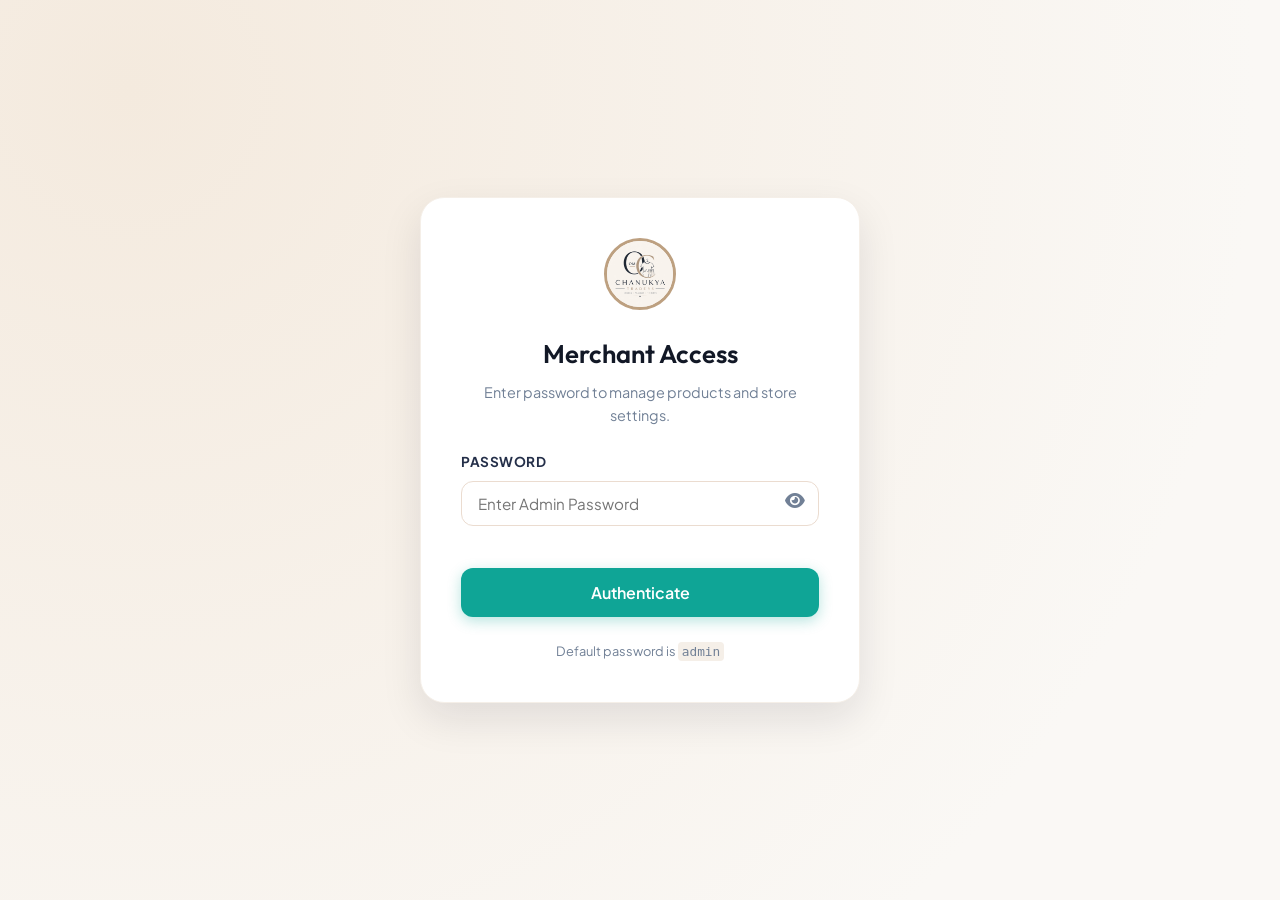
==== admin.html @ 2ac52960 "Add files via upload" ====
<!DOCTYPE html>
<html lang="en">
<head>
    <meta charset="UTF-8">
    <meta name="viewport" content="width=device-width, initial-scale=1.0">
    <meta name="robots" content="noindex, nofollow">
    <title>Merchant Admin Portal | OM CHANUKYA TRADERS</title>
    <!-- Stylesheet -->
    <link rel="stylesheet" href="css/styles.css">
    <!-- FontAwesome for icons -->
    <link rel="stylesheet" href="https://cdnjs.cloudflare.com/ajax/libs/font-awesome/6.4.0/css/all.min.css">
</head>
<body>

    <!-- Admin Login Shield Overlay -->
    <div class="admin-login-overlay" id="loginOverlay">
        <div class="admin-login-card">
            <img src="assets/logo.jpg" alt="OM CHANUKYA TRADERS Logo" class="admin-login-logo">
            <div class="admin-login-header">
                <h2>Merchant Access</h2>
                <p>Enter password to manage products and store settings.</p>
            </div>
            <form class="login-form" id="loginForm" onsubmit="handleAdminLogin(event)">
                <div class="form-group">
                    <label for="adminPasswordInput">Password</label>
                    <input type="password" id="adminPasswordInput" class="input-field" placeholder="Enter Admin Password" required autocomplete="current-password">
                    <button type="button" class="password-toggle-btn" onclick="togglePasswordVisibility('adminPasswordInput', this)">
                        <i class="fa-solid fa-eye"></i>
                    </button>
                </div>
                <div class="login-error-msg" id="loginErrorMsg"></div>
                <button type="submit" class="btn-primary" style="width: 100%; margin-top: 10px;">Authenticate</button>
            </form>
            <p style="font-size: 0.8rem; color: var(--color-text-muted); text-align: center;">Default password is <code style="background: var(--color-border-light); padding: 2px 4px; border-radius: 4px;">admin</code></p>
        </div>
    </div>

    <!-- Main Admin Dashboard Container (Hidden until authenticated) -->
    <div class="admin-dashboard-container" id="adminDashboard" style="display: none;">
        <div class="container">
            <!-- Header Row -->
            <div class="admin-header-row">
                <div class="admin-header-title">
                    <div style="display: flex; align-items: center; gap: 16px;">
                        <img src="assets/logo.jpg" alt="Logo" style="height: 48px; width: 48px; border-radius: 50%;">
                        <div>
                            <h2 style="font-size: 1.8rem;">OM CHANUKYA TRADERS</h2>
                            <p>Product & Catalog Management Console</p>
                        </div>
                    </div>
                </div>
                <div class="admin-header-actions">
                    <a href="index.html" class="btn-secondary" style="display: flex; align-items: center; gap: 8px;">
                        <i class="fa-solid fa-arrow-left"></i> Customer View
                    </a>
                    <button onclick="openChangePasswordModal()" class="admin-btn" style="background-color: var(--color-accent); border-color: var(--color-accent); display: flex; align-items: center; gap: 8px;">
                        <i class="fa-solid fa-key"></i> Credentials
                    </button>
                    <button onclick="handleAdminLogout()" class="admin-btn" style="background-color: var(--color-error); border-color: var(--color-error);">
                        <i class="fa-solid fa-right-from-bracket"></i> Logout
                    </button>
                </div>
            </div>

            <!-- Stats Bar -->
            <div class="admin-stats-grid">
                <div class="stat-card">
                    <div class="stat-icon"><i class="fa-solid fa-box-open"></i></div>
                    <div class="stat-info">
                        <span class="stat-value" id="statTotalProducts">0</span>
                        <span class="stat-label">Total Products</span>
                    </div>
                </div>
                <div class="stat-card">
                    <div class="stat-icon accent"><i class="fa-solid fa-tags"></i></div>
                    <div class="stat-info">
                        <span class="stat-value" id="statCategories">6</span>
                        <span class="stat-label">Product Categories</span>
                    </div>
                </div>
                <div class="stat-card">
                    <div class="stat-icon" style="background-color: #faf0e6; color: var(--color-accent);"><i class="fa-solid fa-palette"></i></div>
                    <div class="stat-info">
                        <span class="stat-value" id="statColorsCount">0</span>
                        <span class="stat-label">Colors Configured</span>
                    </div>
                </div>
            </div>

            <!-- Main Workspace Tabs -->
            <div style="display: flex; gap: 20px; border-bottom: 2px solid var(--color-border-light); margin-bottom: 28px;">
                <button class="img-tab-btn active" id="tabBtnProducts" onclick="switchDashboardTab('products')" style="font-size: 1.05rem; padding: 10px 20px;">
                    <i class="fa-solid fa-box"></i> Products Inventory
                </button>
                <button class="img-tab-btn" id="tabBtnSettings" onclick="switchDashboardTab('settings')" style="font-size: 1.05rem; padding: 10px 20px;">
                    <i class="fa-solid fa-sliders"></i> Store Configuration
                </button>
            </div>

            <!-- PRODUCTS WORKSPACE -->
            <div id="workspaceProducts">
                <div style="display: flex; justify-content: space-between; align-items: center; margin-bottom: 20px; flex-wrap: wrap; gap: 12px;">
                    <h3 style="font-size: 1.3rem;">Inventory List</h3>
                    <button class="btn-primary" onclick="openAddProductModal()" style="display: flex; align-items: center; gap: 8px; padding: 10px 20px; font-size: 0.95rem;">
                        <i class="fa-solid fa-plus"></i> Add New Product
                    </button>
                </div>

                <!-- Products Table -->
                <div class="table-responsive">
                    <table class="admin-table">
                        <thead>
                            <tr>
                                <th>Product Details</th>
                                <th>Category</th>
                                <th>Price</th>
                                <th>Colors</th>
                                <th>Sizes</th>
                                <th style="width: 120px; text-align: center;">Actions</th>
                            </tr>
                        </thead>
                        <tbody id="adminProductsTableBody">
                            <!-- Populated dynamically via JS -->
                        </tbody>
                    </table>
                </div>
            </div>

            <!-- SETTINGS WORKSPACE -->
            <div id="workspaceSettings" style="display: none;">
                <div style="max-width: 500px; margin: 0 auto;">
                    <!-- Factory Reset Card -->
                    <div class="admin-settings-section" style="border-color: rgba(229, 62, 62, 0.3); width: 100%;">
                        <h3 style="color: var(--color-error);"><i class="fa-solid fa-triangle-exclamation"></i> Database Administration</h3>
                        <p style="font-size: 0.9rem; color: var(--color-text-muted); margin-bottom: 20px;">Perform administrative resets on the store database. This will affect what customers see on the storefront.</p>
                        
                        <div style="display: flex; flex-direction: column; gap: 14px;">
                            <button onclick="handleResetDatabase()" class="btn-danger" style="display: flex; align-items: center; justify-content: center; gap: 8px; width: 100%; padding: 12px;">
                                <i class="fa-solid fa-rotate-left"></i> Reset to Factory Default Products
                            </button>
                            <button onclick="handleClearDatabase()" class="btn-secondary" style="color: var(--color-error); border-color: var(--color-error); display: flex; align-items: center; justify-content: center; gap: 8px; width: 100%; padding: 12px;">
                                <i class="fa-solid fa-trash-can"></i> Purge Entire Inventory
                            </button>
                        </div>
                    </div>
                </div>
            </div>

        </div>
    </div>

    <!-- ADD / EDIT PRODUCT MODAL -->
    <div class="modal admin-modal" id="adminProductModal">
        <div class="modal-overlay" onclick="closeAdminProductModal()"></div>
        <div class="modal-container">
            <div class="modal-header">
                <h3 id="adminModalTitle">Add New Product</h3>
                <button onclick="closeAdminProductModal()" style="background: none; border: none; cursor: pointer; font-size: 1.4rem;"><i class="fa-solid fa-xmark"></i></button>
            </div>
            
            <form id="adminProductForm" onsubmit="handleProductSubmit(event)">
                <input type="hidden" id="productEditId">
                <div class="modal-body">
                    <div class="admin-form">
                        
                        <!-- Name & Category -->
                        <div class="form-row">
                            <div class="form-group">
                                <label for="productName">Product Name *</label>
                                <input type="text" id="productName" class="input-field" placeholder="e.g. Classic Crewneck T-Shirt" required>
                            </div>
                            <div class="form-group">
                                <label for="productCategory">Category *</label>
                                <select id="productCategory" class="input-field" required>
                                    <option value="" disabled selected>Select Category</option>
                                    <option value="inners">Inners</option>
                                    <option value="pyjamas">Pyjamas</option>
                                    <option value="towels">Towels</option>
                                    <option value="t-shirts">T-shirts</option>
                                    <option value="nighttracks">Nighttracks</option>
                                    <option value="boxers">Boxers</option>
                                </select>
                            </div>
                        </div>

                        <!-- Price & Sizes -->
                        <div class="form-row">
                            <div class="form-group">
                                <label for="productPrice">Price (₹) *</label>
                                <input type="number" id="productPrice" class="input-field" placeholder="e.g. 299" min="0" step="1" required>
                            </div>
                            <div class="form-group">
                                <label>Available Sizes *</label>
                                <div class="checkbox-group">
                                    <label class="checkbox-label"><input type="checkbox" name="productSizes" value="S"> S</label>
                                    <label class="checkbox-label"><input type="checkbox" name="productSizes" value="M"> M</label>
                                    <label class="checkbox-label"><input type="checkbox" name="productSizes" value="L"> L</label>
                                    <label class="checkbox-label"><input type="checkbox" name="productSizes" value="XL"> XL</label>
                                    <label class="checkbox-label"><input type="checkbox" name="productSizes" value="XXL"> XXL</label>
                                    <label class="checkbox-label"><input type="checkbox" name="productSizes" value="Free"> Free Size</label>
                                </div>
                            </div>
                        </div>

                        <!-- Description -->
                        <div class="form-group">
                            <label for="productDescription">Description *</label>
                            <textarea id="productDescription" class="input-field" style="height: 90px; resize: vertical;" placeholder="Provide features, material composition, care instructions..." required></textarea>
                        </div>

                        <!-- Colors options (Edit Colors Panel) -->
                        <div class="form-group">
                            <label>Product Colors & Swatches *</label>
                            <div class="admin-colors-builder">
                                <div class="color-input-row">
                                    <div class="color-picker-wrapper">
                                        <input type="color" id="colorPickerHex" class="color-picker" value="#bda080">
                                    </div>
                                    <input type="text" id="colorPickerName" class="input-field" style="flex: 1;" placeholder="Color name (e.g. Mustard Gold, Jet Black)">
                                    <button type="button" onclick="handleAddColorToList()" class="btn-secondary" style="padding: 10px 16px;">Add Color</button>
                                </div>
                                
                                <!-- Color Specific Image Upload Panel -->
                                <div class="color-image-section-wrapper">
                                    <div style="display: flex; align-items: center; justify-content: space-between;">
                                        <span style="font-size: 0.8rem; font-weight: 700; color: var(--color-primary-light);">Image for this Color (Optional):</span>
                                        <button type="button" id="clearColorImgBtn" onclick="clearTempColorImage()" style="background: none; border: none; cursor: pointer; color: var(--color-error); font-size: 0.75rem; font-weight: 700; display: none;">Clear Image</button>
                                    </div>
                                    <div style="display: flex; gap: 12px; align-items: center;">
                                        <div class="color-img-preview-thumbnail" id="colorImgPreviewBox" onclick="document.getElementById('colorImageFileInput').click()">
                                            <span id="colorImgPreviewPlaceholder">Upload<br>Photo</span>
                                            <img src="" id="colorImgPreview" style="display: none;">
                                        </div>
                                        <div style="flex: 1; display: flex; flex-direction: column; gap: 6px;">
                                            <input type="file" id="colorImageFileInput" accept="image/*" style="display: none;" onchange="handleColorImageUpload(event)">
                                            <button type="button" class="btn-secondary" style="font-size: 0.8rem; padding: 6px 12px; width: fit-content;" onclick="document.getElementById('colorImageFileInput').click()">
                                                <i class="fa-solid fa-cloud-arrow-up"></i> Choose Local File
                                            </button>
                                            <input type="url" id="colorImageUrlInput" class="input-field" style="padding: 6px 12px; font-size: 0.85rem;" placeholder="Or paste image URL for this color..." oninput="handleColorImageUrlInput(this.value)">
                                        </div>
                                    </div>
                                </div>

                                <div class="added-colors-list" id="addedColorsContainer">
                                    <!-- Dynamic pills are rendered here -->
                                </div>
                            </div>
                        </div>

                        <!-- Image Section -->
                        <div class="form-group">
                            <label>Product Image *</label>
                            
                            <div class="image-source-tabs">
                                <button type="button" class="img-tab-btn active" id="imgTabUpload" onclick="switchImageSourceTab('upload')">Local File Upload</button>
                                <button type="button" class="img-tab-btn" id="imgTabUrl" onclick="switchImageSourceTab('url')">External URL</button>
                                <button type="button" class="img-tab-btn" id="imgTabPresets" onclick="switchImageSourceTab('presets')">Category Presets</button>
                            </div>

                            <!-- FILE UPLOAD PANEL -->
                            <div class="image-panel active" id="imgPanelUpload">
                                <input type="file" id="productImageFile" class="input-field" accept="image/*" onchange="handleLocalImageUpload(event)">
                                <p style="font-size: 0.75rem; color: var(--color-text-muted); margin-top: 4px;">Image will be compressed locally for fast loading and database storage.</p>
                            </div>

                            <!-- EXTERNAL URL PANEL -->
                            <div class="image-panel" id="imgPanelUrl">
                                <input type="url" id="productImageUrl" class="input-field" placeholder="e.g. https://images.unsplash.com/photo-..." onchange="handleUrlImageUpdate(this.value)">
                            </div>

                            <!-- PRESET PANEL -->
                            <div class="image-panel" id="imgPanelPresets">
                                <div class="preset-images-grid" id="presetImagesContainer">
                                    <!-- Populated dynamically based on chosen category -->
                                </div>
                            </div>

                            <!-- PREVIEW AREA -->
                            <div class="image-preview-box" id="productImagePreviewContainer">
                                <div class="image-preview-placeholder" id="productImagePreviewPlaceholder">
                                    <i class="fa-regular fa-image" style="font-size: 2rem;"></i>
                                    <span>No Image Selected</span>
                                </div>
                                <img src="" id="productImagePreview" style="display: none;" alt="Preview image">
                            </div>
                        </div>

                    </div>
                </div>

                <div class="modal-footer">
                    <button type="button" onclick="closeAdminProductModal()" class="btn-secondary">Cancel</button>
                    <button type="submit" class="btn-primary">Save Product</button>
                </div>
            </form>
        </div>
    </div>

    <!-- Credentials Modal (Change Password) -->
    <div class="modal credentials-modal" id="changePasswordModal">
        <div class="modal-overlay" onclick="closeChangePasswordModal()"></div>
        <div class="modal-container">
            <div class="modal-header">
                <h3>Change Admin Credentials</h3>
                <button onclick="closeChangePasswordModal()" style="background: none; border: none; cursor: pointer; font-size: 1.4rem;"><i class="fa-solid fa-xmark"></i></button>
            </div>
            <form id="changePasswordForm" onsubmit="handlePasswordChange(event)">
                <div class="modal-body">
                    <div class="admin-form">
                        <div class="form-group">
                            <label for="currentPassword">Current Password</label>
                            <input type="password" id="currentPassword" class="input-field" placeholder="Enter Current Password" required autocomplete="current-password">
                        </div>
                        <div class="form-group">
                            <label for="newPassword">New Password</label>
                            <input type="password" id="newPassword" class="input-field" placeholder="Minimum 4 characters" required minlength="4" autocomplete="new-password">
                        </div>
                        <div class="form-group">
                            <label for="confirmNewPassword">Confirm New Password</label>
                            <input type="password" id="confirmNewPassword" class="input-field" placeholder="Verify password" required autocomplete="new-password">
                        </div>
                        <div id="passwordErrorMsg" style="color: var(--color-error); font-size: 0.85rem; font-weight: 600; text-align: center;"></div>
                        <div id="passwordSuccessMsg" style="color: var(--color-success); font-size: 0.85rem; font-weight: 600; text-align: center;"></div>
                    </div>
                </div>
                <div class="modal-footer">
                    <button type="button" onclick="closeChangePasswordModal()" class="btn-secondary">Cancel</button>
                    <button type="submit" class="btn-primary">Update Password</button>
                </div>
            </form>
        </div>
    </div>

    <!-- Admin Panel Logic -->
    <script src="js/admin.js"></script>
</body>
</html>
---- css/styles.css ----
@import url('https://fonts.googleapis.com/css2?family=Outfit:wght@300;400;500;600;700&family=Plus+Jakarta+Sans:wght@300;400;500;600;700&display=swap');

:root {
    /* Color Palette */
    --bg-canvas: #faf8f5;
    --bg-card: #ffffff;
    --color-primary: #121826;     /* Deep slate blue from logo */
    --color-primary-light: #242f49;
    --color-accent: #bda080;      /* Elegant gold-tan from logo */
    --color-accent-hover: #a88d6d;
    --color-fresh-green: #0fa596;  /* Fresh mint/teal */
    --color-fresh-green-dark: #0a7c71;
    --color-fresh-green-light: #e8f7f5;
    --color-text-main: #2d3748;
    --color-text-muted: #718096;
    --color-border: #ebdcd0;      /* Warm subtle border */
    --color-border-light: #f5efe8;
    --color-error: #e53e3e;
    --color-success: #38a169;

    /* Shadow Palette */
    --shadow-sm: 0 2px 8px rgba(18, 24, 38, 0.04);
    --shadow-md: 0 8px 24px rgba(18, 24, 38, 0.06);
    --shadow-lg: 0 16px 40px rgba(18, 24, 38, 0.1);
    
    /* Layout Details */
    --border-radius-sm: 6px;
    --border-radius-md: 12px;
    --border-radius-lg: 24px;
    --max-width: 1280px;

    /* Transitions */
    --transition-fast: 0.2s cubic-bezier(0.16, 1, 0.3, 1);
    --transition-normal: 0.35s cubic-bezier(0.16, 1, 0.3, 1);
    --transition-slow: 0.6s cubic-bezier(0.16, 1, 0.3, 1);
}

/* Global resets */
* {
    margin: 0;
    padding: 0;
    box-sizing: border-box;
}

body {
    font-family: 'Plus Jakarta Sans', sans-serif;
    background-color: var(--bg-canvas);
    color: var(--color-text-main);
    line-height: 1.6;
    overflow-x: hidden;
}

h1, h2, h3, h4, h5, h6 {
    font-family: 'Outfit', sans-serif;
    color: var(--color-primary);
    font-weight: 600;
}

a {
    color: inherit;
    text-decoration: none;
}

button, input, textarea, select {
    font-family: inherit;
    outline: none;
}

/* Container */
.container {
    max-width: var(--max-width);
    margin: 0 auto;
    padding: 0 24px;
}

/* Header & Navigation */
header {
    background-color: rgba(250, 248, 245, 0.85);
    backdrop-filter: blur(12px);
    -webkit-backdrop-filter: blur(12px);
    position: fixed;
    top: 0;
    left: 0;
    right: 0;
    z-index: 100;
    border-bottom: 1px solid var(--color-border-light);
    transition: var(--transition-normal);
}

header.scrolled {
    background-color: rgba(255, 255, 255, 0.95);
    box-shadow: var(--shadow-sm);
    border-bottom-color: var(--color-border);
}

.navbar {
    display: flex;
    justify-content: space-between;
    align-items: center;
    height: 80px;
}

.nav-brand {
    display: flex;
    align-items: center;
    gap: 12px;
}

.nav-logo {
    height: 52px;
    width: 52px;
    object-fit: contain;
    border-radius: 50%;
    border: 2px solid var(--color-accent);
    background-color: #fff;
    padding: 2px;
}

.nav-title {
    display: flex;
    flex-direction: column;
}

.nav-title h1 {
    font-size: 1.15rem;
    letter-spacing: 1px;
    font-weight: 700;
    line-height: 1.1;
    color: var(--color-primary);
}

.nav-title span {
    font-size: 0.65rem;
    letter-spacing: 2px;
    color: var(--color-accent);
    font-weight: 600;
    text-transform: uppercase;
}

.nav-links {
    display: flex;
    gap: 32px;
    align-items: center;
}

.nav-link {
    font-weight: 500;
    font-size: 0.95rem;
    position: relative;
    padding: 6px 0;
    transition: var(--transition-fast);
    color: var(--color-primary-light);
}

.nav-link:hover {
    color: var(--color-fresh-green);
}

.nav-link::after {
    content: '';
    position: absolute;
    bottom: 0;
    left: 0;
    width: 0;
    height: 2px;
    background-color: var(--color-fresh-green);
    transition: var(--transition-normal);
}

.nav-link:hover::after,
.nav-link.active::after {
    width: 100%;
}

.nav-link.active {
    color: var(--color-fresh-green);
    font-weight: 600;
}

.admin-btn {
    background-color: var(--color-primary);
    color: #fff;
    padding: 8px 18px;
    border-radius: var(--border-radius-md);
    font-weight: 600;
    font-size: 0.9rem;
    border: 1px solid var(--color-primary);
    transition: var(--transition-normal);
}

.admin-btn:hover {
    background-color: transparent;
    color: var(--color-primary);
    border-color: var(--color-primary);
}

.menu-toggle {
    display: none;
    background: none;
    border: none;
    cursor: pointer;
    font-size: 1.5rem;
    color: var(--color-primary);
}

/* Hero Section */
.hero {
    padding-top: 140px;
    padding-bottom: 60px;
    position: relative;
    background: radial-gradient(circle at 80% 20%, #f4eade 0%, var(--bg-canvas) 60%);
    overflow: hidden;
}

.hero-wrapper {
    display: grid;
    grid-template-columns: 1.1fr 0.9fr;
    gap: 48px;
    align-items: center;
}

.hero-content {
    display: flex;
    flex-direction: column;
    gap: 20px;
}

.hero-badge {
    align-self: flex-start;
    background-color: var(--color-fresh-green-light);
    color: var(--color-fresh-green-dark);
    padding: 6px 14px;
    border-radius: 50px;
    font-size: 0.8rem;
    font-weight: 700;
    letter-spacing: 1px;
    text-transform: uppercase;
    border: 1px solid rgba(15, 165, 150, 0.15);
}

.hero h2 {
    font-size: 3rem;
    line-height: 1.15;
    font-weight: 700;
}

.hero h2 span {
    color: var(--color-accent);
}

.hero p {
    color: var(--color-text-muted);
    font-size: 1.1rem;
    max-width: 540px;
}

.hero-cta {
    display: flex;
    gap: 16px;
    margin-top: 12px;
}

.btn-primary {
    background-color: var(--color-fresh-green);
    color: #fff;
    border: none;
    padding: 14px 28px;
    border-radius: var(--border-radius-md);
    font-weight: 600;
    font-size: 1rem;
    cursor: pointer;
    box-shadow: 0 4px 14px rgba(15, 165, 150, 0.3);
    transition: var(--transition-normal);
}

.btn-primary:hover {
    background-color: var(--color-fresh-green-dark);
    transform: translateY(-2px);
    box-shadow: 0 6px 20px rgba(15, 165, 150, 0.4);
}

.btn-secondary {
    background-color: transparent;
    color: var(--color-primary);
    border: 1.5px solid var(--color-primary);
    padding: 14px 28px;
    border-radius: var(--border-radius-md);
    font-weight: 600;
    font-size: 1rem;
    cursor: pointer;
    transition: var(--transition-normal);
}

.btn-secondary:hover {
    background-color: var(--color-primary);
    color: #fff;
}

.hero-image-container {
    position: relative;
    display: flex;
    justify-content: center;
    align-items: center;
}

.hero-img-bg {
    position: absolute;
    width: 80%;
    height: 80%;
    background-color: rgba(189, 160, 128, 0.15);
    border-radius: var(--border-radius-lg);
    transform: rotate(6deg);
    z-index: 1;
}

.hero-img {
    width: 100%;
    max-width: 420px;
    border-radius: var(--border-radius-lg);
    box-shadow: var(--shadow-lg);
    z-index: 2;
    transition: var(--transition-slow);
}

.hero-image-container:hover .hero-img {
    transform: scale(1.03) rotate(-1deg);
}

/* Category Filter Bar */
.catalog-section {
    padding: 60px 0;
}

.section-header {
    margin-bottom: 40px;
    text-align: center;
}

.section-header h2 {
    font-size: 2.2rem;
    position: relative;
    padding-bottom: 12px;
    display: inline-block;
}

.section-header h2::after {
    content: '';
    position: absolute;
    bottom: 0;
    left: 50%;
    transform: translateX(-50%);
    width: 60px;
    height: 3px;
    background-color: var(--color-accent);
    border-radius: 2px;
}

.section-header p {
    color: var(--color-text-muted);
    margin-top: 10px;
    font-size: 1rem;
}

.controls-bar {
    display: flex;
    flex-direction: column;
    gap: 20px;
    margin-bottom: 32px;
}

.categories-scroll {
    display: flex;
    gap: 12px;
    overflow-x: auto;
    padding: 4px;
    scroll-behavior: smooth;
    scrollbar-width: none; /* Firefox */
}

.categories-scroll::-webkit-scrollbar {
    display: none; /* Chrome/Safari */
}

.category-tab {
    background-color: var(--bg-card);
    border: 1px solid var(--color-border-light);
    color: var(--color-text-main);
    padding: 10px 24px;
    border-radius: 50px;
    font-weight: 600;
    font-size: 0.9rem;
    cursor: pointer;
    white-space: nowrap;
    box-shadow: var(--shadow-sm);
    transition: var(--transition-normal);
}

.category-tab:hover {
    border-color: var(--color-accent);
    color: var(--color-accent);
}

.category-tab.active {
    background-color: var(--color-fresh-green);
    border-color: var(--color-fresh-green);
    color: #fff;
    box-shadow: 0 4px 12px rgba(15, 165, 150, 0.2);
}

.search-sort-bar {
    display: flex;
    justify-content: space-between;
    align-items: center;
    gap: 16px;
    flex-wrap: wrap;
}

.search-wrapper {
    position: relative;
    flex: 1;
    max-width: 400px;
    min-width: 250px;
}

.search-input {
    width: 100%;
    padding: 12px 16px 12px 46px;
    border-radius: var(--border-radius-md);
    border: 1px solid var(--color-border);
    background-color: var(--bg-card);
    font-size: 0.95rem;
    box-shadow: var(--shadow-sm);
    transition: var(--transition-normal);
}

.search-input:focus {
    border-color: var(--color-fresh-green);
    box-shadow: 0 0 0 3px rgba(15, 165, 150, 0.1);
}

.search-icon {
    position: absolute;
    left: 16px;
    top: 50%;
    transform: translateY(-50%);
    color: var(--color-text-muted);
    font-size: 1.1rem;
}

.filter-select {
    padding: 12px 20px;
    border-radius: var(--border-radius-md);
    border: 1px solid var(--color-border);
    background-color: var(--bg-card);
    font-size: 0.95rem;
    font-weight: 500;
    cursor: pointer;
    box-shadow: var(--shadow-sm);
    transition: var(--transition-normal);
}

.filter-select:focus {
    border-color: var(--color-fresh-green);
}

/* Product Grid */
.products-grid {
    display: grid;
    grid-template-columns: repeat(auto-fill, minmax(280px, 1fr));
    gap: 30px;
}

.product-card {
    background-color: var(--bg-card);
    border-radius: var(--border-radius-md);
    border: 1px solid var(--color-border-light);
    overflow: hidden;
    box-shadow: var(--shadow-sm);
    transition: var(--transition-normal);
    position: relative;
    display: flex;
    flex-direction: column;
}

.product-card:hover {
    transform: translateY(-8px);
    box-shadow: var(--shadow-lg);
    border-color: var(--color-border);
}

.product-image-container {
    height: 320px;
    overflow: hidden;
    position: relative;
    background-color: #faf9f6;
    display: flex;
    align-items: center;
    justify-content: center;
}

.product-img {
    width: 100%;
    height: 100%;
    object-fit: cover;
    transition: var(--transition-slow);
}

.product-card:hover .product-img {
    transform: scale(1.08);
}

.product-badge {
    position: absolute;
    top: 14px;
    left: 14px;
    background-color: var(--color-primary);
    color: #fff;
    padding: 4px 12px;
    font-size: 0.75rem;
    font-weight: 700;
    text-transform: uppercase;
    letter-spacing: 0.5px;
    border-radius: 4px;
    z-index: 5;
}

.product-card-body {
    padding: 20px;
    display: flex;
    flex-direction: column;
    gap: 10px;
    flex-grow: 1;
}

.product-category {
    font-size: 0.75rem;
    color: var(--color-accent);
    font-weight: 700;
    text-transform: uppercase;
    letter-spacing: 1px;
}

.product-title {
    font-size: 1.15rem;
    font-weight: 600;
    line-height: 1.3;
    color: var(--color-primary);
    margin-bottom: 2px;
}

.product-price {
    font-size: 1.25rem;
    font-weight: 700;
    color: var(--color-fresh-green);
}

.product-colors {
    display: flex;
    gap: 6px;
    align-items: center;
    margin-top: 4px;
}

.color-swatch-dot {
    width: 14px;
    height: 14px;
    border-radius: 50%;
    border: 1px solid rgba(0, 0, 0, 0.15);
    box-shadow: inset 0 1px 3px rgba(0, 0, 0, 0.1);
}

.product-btn {
    background-color: var(--color-border-light);
    color: var(--color-primary);
    border: none;
    padding: 10px;
    width: 100%;
    border-radius: var(--border-radius-sm);
    font-weight: 600;
    font-size: 0.9rem;
    cursor: pointer;
    transition: var(--transition-normal);
    text-align: center;
    margin-top: auto;
}

.product-card:hover .product-btn {
    background-color: var(--color-primary);
    color: #fff;
}

/* Empty State */
.empty-state {
    grid-column: 1 / -1;
    text-align: center;
    padding: 80px 24px;
}

.empty-state-icon {
    font-size: 3rem;
    color: var(--color-border);
    margin-bottom: 16px;
}

.empty-state h3 {
    font-size: 1.4rem;
    margin-bottom: 8px;
}

.empty-state p {
    color: var(--color-text-muted);
}

/* Product Detail Modal */
.modal {
    position: fixed;
    top: 0;
    left: 0;
    right: 0;
    bottom: 0;
    z-index: 1000;
    display: flex;
    align-items: center;
    justify-content: center;
    opacity: 0;
    pointer-events: none;
    transition: var(--transition-normal);
}

.modal.active {
    opacity: 1;
    pointer-events: auto;
}

.modal-overlay {
    position: absolute;
    top: 0;
    left: 0;
    right: 0;
    bottom: 0;
    background-color: rgba(18, 24, 38, 0.6);
    backdrop-filter: blur(8px);
    -webkit-backdrop-filter: blur(8px);
}

.modal-container {
    background-color: var(--bg-card);
    width: 100%;
    max-width: 820px;
    max-height: 90vh;
    border-radius: var(--border-radius-lg);
    box-shadow: var(--shadow-lg);
    position: relative;
    z-index: 1001;
    overflow-y: auto;
    transform: translateY(30px) scale(0.97);
    transition: var(--transition-normal);
    border: 1px solid var(--color-border-light);
}

.modal.active .modal-container {
    transform: translateY(0) scale(1);
}

.modal-close {
    position: absolute;
    top: 20px;
    right: 20px;
    background-color: var(--bg-canvas);
    border: none;
    height: 36px;
    width: 36px;
    border-radius: 50%;
    display: flex;
    align-items: center;
    justify-content: center;
    cursor: pointer;
    z-index: 10;
    transition: var(--transition-fast);
    font-size: 1.2rem;
    color: var(--color-text-muted);
}

.modal-close:hover {
    background-color: var(--color-primary);
    color: #fff;
    transform: rotate(90deg);
}

.modal-content-grid {
    display: grid;
    grid-template-columns: 1fr 1fr;
}

.modal-image-area {
    background-color: #faf9f6;
    height: 100%;
    min-height: 400px;
    display: flex;
    align-items: center;
    justify-content: center;
    position: relative;
}

.modal-product-img {
    width: 100%;
    height: 100%;
    object-fit: cover;
}

.modal-details-area {
    padding: 40px;
    display: flex;
    flex-direction: column;
    gap: 20px;
}

.modal-category {
    font-size: 0.8rem;
    color: var(--color-accent);
    font-weight: 700;
    text-transform: uppercase;
    letter-spacing: 1.5px;
}

.modal-title {
    font-size: 1.8rem;
    font-weight: 700;
    line-height: 1.25;
}

.modal-price {
    font-size: 1.5rem;
    font-weight: 700;
    color: var(--color-fresh-green);
}

.modal-description {
    color: var(--color-text-muted);
    font-size: 0.95rem;
    border-top: 1px solid var(--color-border-light);
    border-bottom: 1px solid var(--color-border-light);
    padding: 16px 0;
}

.selector-title {
    font-size: 0.85rem;
    font-weight: 700;
    text-transform: uppercase;
    letter-spacing: 0.5px;
    margin-bottom: 10px;
    color: var(--color-primary);
}

.size-selector-group {
    display: flex;
    flex-wrap: wrap;
    gap: 8px;
}

.size-option {
    position: relative;
}

.size-option input {
    position: absolute;
    opacity: 0;
    cursor: pointer;
}

.size-option-label {
    display: inline-block;
    padding: 8px 16px;
    border: 1px solid var(--color-border);
    border-radius: var(--border-radius-sm);
    font-size: 0.9rem;
    font-weight: 600;
    cursor: pointer;
    transition: var(--transition-fast);
}

.size-option input:checked + .size-option-label {
    background-color: var(--color-primary);
    border-color: var(--color-primary);
    color: #fff;
}

.size-option input:focus + .size-option-label {
    box-shadow: 0 0 0 2px rgba(189, 160, 128, 0.3);
}

.size-option:hover .size-option-label {
    border-color: var(--color-primary);
}

.color-selector-group {
    display: flex;
    flex-wrap: wrap;
    gap: 12px;
}

.color-option {
    position: relative;
}

.color-option input {
    position: absolute;
    opacity: 0;
    cursor: pointer;
}

.color-option-label {
    display: flex;
    align-items: center;
    justify-content: center;
    width: 32px;
    height: 32px;
    border-radius: 50%;
    border: 2px solid transparent;
    cursor: pointer;
    transition: var(--transition-fast);
}

.color-swatch-visual {
    width: 20px;
    height: 20px;
    border-radius: 50%;
    border: 1px solid rgba(0, 0, 0, 0.15);
    box-shadow: inset 0 1px 3px rgba(0, 0, 0, 0.1);
}

.color-option input:checked + .color-option-label {
    border-color: var(--color-fresh-green);
    transform: scale(1.1);
}

.color-option:hover .color-option-label {
    border-color: var(--color-accent);
}

.color-name-display {
    font-size: 0.85rem;
    color: var(--color-text-muted);
    font-weight: 500;
    margin-top: 4px;
}

.whatsapp-order-btn {
    background-color: #25d366;
    color: #fff;
    border: none;
    padding: 16px 28px;
    border-radius: var(--border-radius-md);
    font-weight: 700;
    font-size: 1.05rem;
    cursor: pointer;
    display: flex;
    align-items: center;
    justify-content: center;
    gap: 12px;
    box-shadow: 0 4px 14px rgba(37, 211, 102, 0.3);
    transition: var(--transition-normal);
}

.whatsapp-order-btn:hover {
    background-color: #1ebd59;
    transform: translateY(-2px);
    box-shadow: 0 6px 20px rgba(37, 211, 102, 0.45);
}

.whatsapp-icon {
    font-size: 1.4rem;
}

/* Footer Section */
footer {
    background-color: var(--color-primary);
    color: #fff;
    padding: 60px 0 30px 0;
    border-top: 3px solid var(--color-accent);
}

.footer-grid {
    display: grid;
    grid-template-columns: 1.2fr 0.8fr 1fr;
    gap: 48px;
    margin-bottom: 40px;
}

.footer-about {
    display: flex;
    flex-direction: column;
    gap: 18px;
}

.footer-logo-title {
    display: flex;
    align-items: center;
    gap: 12px;
}

.footer-logo {
    height: 48px;
    width: 48px;
    object-fit: contain;
    border-radius: 50%;
    background-color: #fff;
    padding: 1px;
}

.footer-title h3 {
    color: #fff;
    font-size: 1.2rem;
    letter-spacing: 1px;
    font-weight: 700;
}

.footer-title span {
    color: var(--color-accent);
    font-size: 0.65rem;
    letter-spacing: 2px;
    text-transform: uppercase;
    display: block;
}

.footer-about p {
    color: #a0aec0;
    font-size: 0.9rem;
    max-width: 320px;
}

.footer-links-list {
    list-style: none;
    display: flex;
    flex-direction: column;
    gap: 12px;
}

.footer-links-list a {
    color: #a0aec0;
    font-size: 0.95rem;
    transition: var(--transition-fast);
}

.footer-links-list a:hover {
    color: var(--color-accent);
    padding-left: 4px;
}

.footer-contact {
    display: flex;
    flex-direction: column;
    gap: 14px;
}

.footer-contact-item {
    display: flex;
    align-items: flex-start;
    gap: 12px;
    color: #a0aec0;
    font-size: 0.9rem;
}

.footer-contact-item i {
    color: var(--color-accent);
    font-size: 1rem;
    margin-top: 4px;
}

.footer-bottom {
    border-top: 1px solid rgba(255, 255, 255, 0.1);
    padding-top: 30px;
    display: flex;
    justify-content: space-between;
    align-items: center;
    flex-wrap: wrap;
    gap: 16px;
    font-size: 0.85rem;
    color: #718096;
}

.footer-bottom a:hover {
    color: var(--color-accent);
}

/* Floating WhatsApp Button */
.whatsapp-float {
    position: fixed;
    bottom: 30px;
    right: 30px;
    background-color: #25d366;
    color: #fff;
    width: 60px;
    height: 60px;
    border-radius: 50%;
    display: flex;
    align-items: center;
    justify-content: center;
    box-shadow: 0 4px 16px rgba(0, 0, 0, 0.2);
    z-index: 99;
    cursor: pointer;
    font-size: 2rem;
    transition: var(--transition-normal);
}

.whatsapp-float:hover {
    transform: translateY(-5px) scale(1.05);
    background-color: #1ebd59;
    box-shadow: 0 6px 20px rgba(37, 211, 102, 0.4);
}

/* ==========================================================================
   Admin Panel Specific Styles
   ========================================================================== */

/* Login Overlay */
.admin-login-overlay {
    position: fixed;
    top: 0;
    left: 0;
    right: 0;
    bottom: 0;
    background-color: var(--bg-canvas);
    z-index: 2000;
    display: flex;
    align-items: center;
    justify-content: center;
    padding: 24px;
    background: radial-gradient(circle at 10% 10%, #f4eade 0%, var(--bg-canvas) 80%);
}

.admin-login-card {
    background-color: var(--bg-card);
    width: 100%;
    max-width: 440px;
    padding: 40px;
    border-radius: var(--border-radius-lg);
    box-shadow: var(--shadow-lg);
    border: 1px solid var(--color-border-light);
    display: flex;
    flex-direction: column;
    align-items: center;
    gap: 24px;
}

.admin-login-logo {
    height: 72px;
    width: 72px;
    object-fit: contain;
    border-radius: 50%;
    border: 3px solid var(--color-accent);
}

.admin-login-header {
    text-align: center;
}

.admin-login-header h2 {
    font-size: 1.6rem;
    margin-bottom: 6px;
}

.admin-login-header p {
    font-size: 0.9rem;
    color: var(--color-text-muted);
}

.login-form {
    width: 100%;
    display: flex;
    flex-direction: column;
    gap: 16px;
}

.form-group {
    display: flex;
    flex-direction: column;
    gap: 8px;
    position: relative;
}

.form-group label {
    font-size: 0.85rem;
    font-weight: 700;
    text-transform: uppercase;
    letter-spacing: 0.5px;
    color: var(--color-primary-light);
}

.input-field {
    width: 100%;
    padding: 12px 16px;
    border-radius: var(--border-radius-md);
    border: 1px solid var(--color-border);
    font-size: 0.95rem;
    transition: var(--transition-normal);
    background-color: #fff;
}

.input-field:focus {
    border-color: var(--color-fresh-green);
    box-shadow: 0 0 0 3px rgba(15, 165, 150, 0.1);
}

.password-toggle-btn {
    position: absolute;
    right: 14px;
    top: 38px;
    background: none;
    border: none;
    cursor: pointer;
    color: var(--color-text-muted);
    font-size: 1.1rem;
}

.login-error-msg {
    color: var(--color-error);
    font-size: 0.85rem;
    font-weight: 600;
    text-align: center;
}

.admin-dashboard-container {
    padding-top: 120px;
    padding-bottom: 60px;
}

.admin-header-row {
    display: flex;
    justify-content: space-between;
    align-items: center;
    margin-bottom: 32px;
    flex-wrap: wrap;
    gap: 16px;
}

.admin-header-title h2 {
    font-size: 2rem;
}

.admin-header-title p {
    color: var(--color-text-muted);
}

.admin-header-actions {
    display: flex;
    gap: 12px;
}

.admin-stats-grid {
    display: grid;
    grid-template-columns: repeat(auto-fit, minmax(220px, 1fr));
    gap: 24px;
    margin-bottom: 40px;
}

.stat-card {
    background-color: var(--bg-card);
    border-radius: var(--border-radius-md);
    border: 1px solid var(--color-border-light);
    padding: 24px;
    box-shadow: var(--shadow-sm);
    display: flex;
    align-items: center;
    gap: 20px;
}

.stat-icon {
    width: 48px;
    height: 48px;
    border-radius: var(--border-radius-md);
    background-color: var(--color-fresh-green-light);
    color: var(--color-fresh-green);
    display: flex;
    align-items: center;
    justify-content: center;
    font-size: 1.5rem;
}

.stat-icon.accent {
    background-color: #faf0e6;
    color: var(--color-accent);
}

.stat-info {
    display: flex;
    flex-direction: column;
}

.stat-value {
    font-size: 1.75rem;
    font-weight: 700;
    line-height: 1.2;
}

.stat-label {
    font-size: 0.85rem;
    color: var(--color-text-muted);
    font-weight: 500;
}

/* Product Table Styling */
.table-responsive {
    width: 100%;
    overflow-x: auto;
    background-color: var(--bg-card);
    border-radius: var(--border-radius-md);
    border: 1px solid var(--color-border-light);
    box-shadow: var(--shadow-sm);
    margin-bottom: 40px;
}

.admin-table {
    width: 100%;
    border-collapse: collapse;
    text-align: left;
    min-width: 800px;
}

.admin-table th {
    background-color: #faf9f6;
    padding: 16px 24px;
    font-size: 0.8rem;
    font-weight: 700;
    text-transform: uppercase;
    letter-spacing: 0.5px;
    color: var(--color-primary-light);
    border-bottom: 2px solid var(--color-border-light);
}

.admin-table td {
    padding: 16px 24px;
    border-bottom: 1px solid var(--color-border-light);
    font-size: 0.95rem;
    vertical-align: middle;
}

.admin-table tbody tr:hover td {
    background-color: var(--bg-canvas);
}

.table-product-cell {
    display: flex;
    align-items: center;
    gap: 16px;
}

.table-product-img {
    width: 50px;
    height: 50px;
    border-radius: var(--border-radius-sm);
    object-fit: cover;
    background-color: #faf9f6;
    border: 1px solid var(--color-border-light);
}

.table-product-name {
    font-weight: 600;
    color: var(--color-primary);
}

.table-sizes-badge {
    background-color: var(--bg-canvas);
    border: 1px solid var(--color-border);
    padding: 2px 6px;
    border-radius: 4px;
    font-size: 0.75rem;
    font-weight: 600;
    margin-right: 4px;
    display: inline-block;
}

.table-actions {
    display: flex;
    gap: 10px;
}

.btn-icon {
    width: 36px;
    height: 36px;
    border-radius: var(--border-radius-sm);
    border: 1px solid var(--color-border);
    background-color: #fff;
    cursor: pointer;
    display: flex;
    align-items: center;
    justify-content: center;
    transition: var(--transition-fast);
    font-size: 1rem;
}

.btn-icon:hover {
    background-color: var(--color-primary);
    color: #fff;
    border-color: var(--color-primary);
}

.btn-icon.edit:hover {
    background-color: var(--color-fresh-green);
    color: #fff;
    border-color: var(--color-fresh-green);
}

.btn-icon.delete:hover {
    background-color: var(--color-error);
    color: #fff;
    border-color: var(--color-error);
}

/* Forms & Modal elements in Admin */
.admin-modal .modal-container {
    max-width: 650px;
}

.modal-header {
    padding: 24px 30px;
    border-bottom: 1px solid var(--color-border-light);
    display: flex;
    justify-content: space-between;
    align-items: center;
}

.modal-header h3 {
    font-size: 1.4rem;
}

.modal-body {
    padding: 30px;
}

.admin-form {
    display: flex;
    flex-direction: column;
    gap: 20px;
}

.form-row {
    display: grid;
    grid-template-columns: 1fr 1fr;
    gap: 20px;
}

.checkbox-group {
    display: flex;
    flex-wrap: wrap;
    gap: 16px;
    margin-top: 6px;
}

.checkbox-label {
    display: flex;
    align-items: center;
    gap: 8px;
    font-size: 0.95rem;
    font-weight: 500;
    cursor: pointer;
}

.checkbox-label input {
    width: 18px;
    height: 18px;
    accent-color: var(--color-fresh-green);
    cursor: pointer;
}

/* Colors manager in Admin Form */
.admin-colors-builder {
    display: flex;
    flex-direction: column;
    gap: 10px;
}

.color-input-row {
    display: flex;
    gap: 12px;
    align-items: center;
}

.color-picker-wrapper {
    position: relative;
    width: 44px;
    height: 44px;
    border-radius: var(--border-radius-md);
    overflow: hidden;
    border: 1px solid var(--color-border);
}

.color-picker {
    position: absolute;
    top: -5px;
    left: -5px;
    width: 54px;
    height: 54px;
    cursor: pointer;
    border: none;
}

.added-colors-list {
    display: flex;
    flex-wrap: wrap;
    gap: 10px;
    margin-top: 8px;
    padding: 10px;
    background-color: var(--bg-canvas);
    border-radius: var(--border-radius-md);
    border: 1px dashed var(--color-border);
    min-height: 48px;
}

.color-pill {
    display: flex;
    align-items: center;
    gap: 8px;
    background-color: #fff;
    padding: 4px 12px;
    border-radius: 50px;
    font-size: 0.85rem;
    font-weight: 600;
    border: 1px solid var(--color-border);
}

.color-pill-dot {
    width: 12px;
    height: 12px;
    border-radius: 50%;
    border: 1px solid rgba(0, 0, 0, 0.1);
}

.color-pill-remove {
    background: none;
    border: none;
    cursor: pointer;
    color: var(--color-text-muted);
    font-size: 1rem;
    line-height: 1;
    padding: 0;
    transition: var(--transition-fast);
}

.color-pill-remove:hover {
    color: var(--color-error);
}

/* Image Selection Tabs in Form */
.image-source-tabs {
    display: flex;
    border-bottom: 1px solid var(--color-border-light);
    margin-bottom: 12px;
}

.img-tab-btn {
    background: none;
    border: none;
    padding: 8px 16px;
    cursor: pointer;
    font-size: 0.85rem;
    font-weight: 600;
    color: var(--color-text-muted);
    border-bottom: 2px solid transparent;
    transition: var(--transition-fast);
}

.img-tab-btn.active {
    color: var(--color-fresh-green);
    border-bottom-color: var(--color-fresh-green);
}

.image-panel {
    display: none;
}

.image-panel.active {
    display: block;
}

.preset-images-grid {
    display: grid;
    grid-template-columns: repeat(auto-fill, minmax(80px, 1fr));
    gap: 12px;
    max-height: 160px;
    overflow-y: auto;
    padding: 4px;
}

.preset-img-option {
    border-radius: var(--border-radius-sm);
    overflow: hidden;
    border: 2px solid transparent;
    cursor: pointer;
    aspect-ratio: 1;
    background-color: #faf9f6;
}

.preset-img-option img {
    width: 100%;
    height: 100%;
    object-fit: cover;
    transition: var(--transition-fast);
}

.preset-img-option.active {
    border-color: var(--color-fresh-green);
    box-shadow: 0 0 0 2px var(--color-fresh-green-light);
}

.image-preview-box {
    width: 100%;
    height: 160px;
    border: 1px dashed var(--color-border);
    border-radius: var(--border-radius-md);
    background-color: var(--bg-canvas);
    display: flex;
    align-items: center;
    justify-content: center;
    overflow: hidden;
    position: relative;
    margin-top: 12px;
}

.image-preview-box img {
    max-width: 100%;
    max-height: 100%;
    object-fit: contain;
}

.image-preview-placeholder {
    color: var(--color-text-muted);
    font-size: 0.85rem;
    display: flex;
    flex-direction: column;
    align-items: center;
    gap: 8px;
}

.modal-footer {
    padding: 20px 30px;
    border-top: 1px solid var(--color-border-light);
    display: flex;
    justify-content: flex-end;
    gap: 12px;
}

/* Settings block (Change Password etc.) */
.admin-settings-section {
    background-color: var(--bg-card);
    border-radius: var(--border-radius-md);
    border: 1px solid var(--color-border-light);
    padding: 30px;
    box-shadow: var(--shadow-sm);
    max-width: 500px;
}

.admin-settings-section h3 {
    margin-bottom: 20px;
    font-size: 1.3rem;
}

.settings-btn-row {
    display: flex;
    justify-content: space-between;
    align-items: center;
    margin-top: 24px;
}

.btn-danger {
    background-color: transparent;
    color: var(--color-error);
    border: 1px solid var(--color-error);
    padding: 10px 20px;
    border-radius: var(--border-radius-md);
    font-weight: 600;
    cursor: pointer;
    transition: var(--transition-fast);
}

.btn-danger:hover {
    background-color: var(--color-error);
    color: #fff;
}

/* Utilities */
.text-center { text-align: center; }
.mt-4 { margin-top: 1.5rem; }
.mb-4 { margin-bottom: 1.5rem; }

/* Responsive adjustments */
@media (max-width: 992px) {
    .hero-wrapper {
        grid-template-columns: 1fr;
        gap: 32px;
        text-align: center;
    }
    .hero-content {
        align-items: center;
    }
    .hero p {
        margin: 0 auto;
    }
    .hero-cta {
        justify-content: center;
    }
    .hero-image-container {
        max-width: 320px;
        margin: 0 auto;
    }
    .modal-content-grid {
        grid-template-columns: 1fr;
    }
    .modal-image-area {
        min-height: 300px;
        height: 300px;
    }
    .modal-details-area {
        padding: 24px;
    }
}

@media (max-width: 768px) {
    .menu-toggle {
        display: block;
    }
    .nav-links {
        position: fixed;
        top: 80px;
        left: 0;
        right: 0;
        background-color: #fff;
        flex-direction: column;
        padding: 30px 24px;
        border-bottom: 1px solid var(--color-border);
        box-shadow: var(--shadow-md);
        transform: translateY(-120%);
        opacity: 0;
        pointer-events: none;
        transition: var(--transition-normal);
        gap: 20px;
    }
    .nav-links.active {
        transform: translateY(0);
        opacity: 1;
        pointer-events: auto;
    }
    .nav-brand {
        gap: 8px;
    }
    .nav-logo {
        height: 44px;
        width: 44px;
    }
    .nav-title h1 {
        font-size: 0.95rem;
    }
    .nav-title span {
        font-size: 0.6rem;
    }
    .footer-grid {
        grid-template-columns: 1fr;
        gap: 32px;
    }
    .admin-header-row {
        flex-direction: column;
        align-items: flex-start;
    }
    .form-row {
        grid-template-columns: 1fr;
        gap: 20px;
    }
}

/* ==========================================================================
   Color Swapping & Credentials Modal Additions
   ========================================================================== */

/* Storefront Image transitions */
.product-img {
    transition: transform var(--transition-slow), opacity var(--transition-fast) !important;
}
.product-img.swapping {
    opacity: 0.15;
}

/* Color Swatches hover and active states */
.product-card .color-swatch-dot {
    cursor: pointer;
    transition: transform var(--transition-fast), border-color var(--transition-fast), box-shadow var(--transition-fast);
}
.product-card .color-swatch-dot:hover {
    transform: scale(1.3);
}
.product-card .color-swatch-dot.active {
    transform: scale(1.3);
    border-color: var(--color-fresh-green);
    box-shadow: 0 0 0 2px var(--color-fresh-green-light), 0 0 0 3px var(--color-fresh-green);
}

/* Color Pill Thumbnail in Admin color list */
.color-pill {
    padding: 4px 10px 4px 6px !important;
    gap: 6px !important;
}
.color-pill-img {
    width: 20px;
    height: 20px;
    border-radius: 50%;
    object-fit: cover;
    border: 1px solid rgba(0, 0, 0, 0.15);
    background-color: var(--bg-canvas);
}

/* Form Color-Image upload row */
.color-image-section-wrapper {
    background-color: var(--color-border-light);
    border: 1px dashed var(--color-border);
    border-radius: var(--border-radius-md);
    padding: 14px;
    margin-top: 10px;
    display: flex;
    flex-direction: column;
    gap: 10px;
}
.color-img-preview-thumbnail {
    width: 44px;
    height: 44px;
    border-radius: var(--border-radius-sm);
    border: 1px solid var(--color-border);
    background-color: #fff;
    display: flex;
    align-items: center;
    justify-content: center;
    overflow: hidden;
    cursor: pointer;
}
.color-img-preview-thumbnail img {
    width: 100%;
    height: 100%;
    object-fit: cover;
}
.color-img-preview-thumbnail span {
    font-size: 0.65rem;
    font-weight: 700;
    color: var(--color-text-muted);
    text-align: center;
    line-height: 1.1;
}

/* Credentials modal */
.credentials-modal .modal-container {
    max-width: 420px;
}
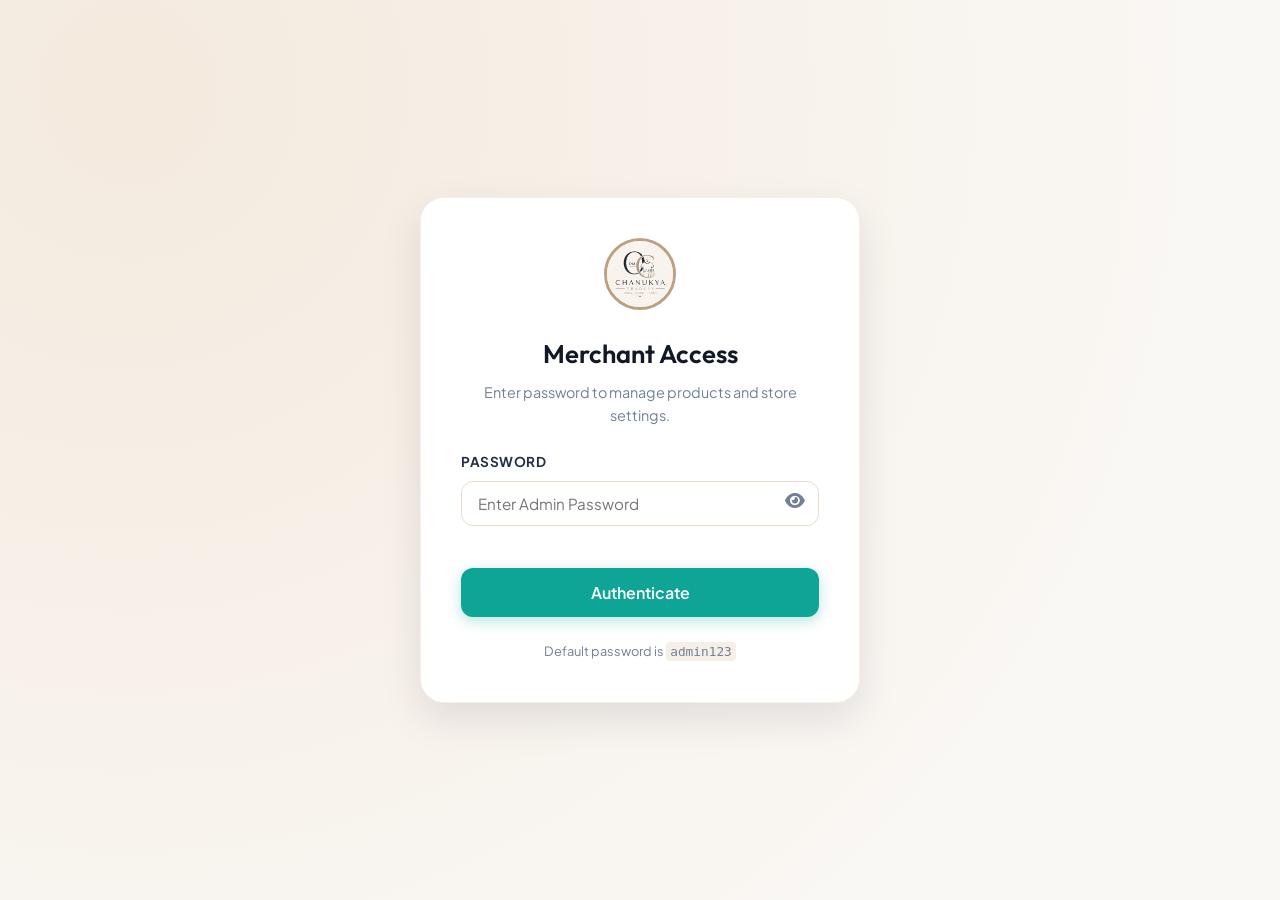
==== commit 2b5c50ed: "Add files via upload" ====
--- a/admin.html
+++ b/admin.html
@@ -31,7 +31,7 @@
                 <div class="login-error-msg" id="loginErrorMsg"></div>
                 <button type="submit" class="btn-primary" style="width: 100%; margin-top: 10px;">Authenticate</button>
             </form>
-            <p style="font-size: 0.8rem; color: var(--color-text-muted); text-align: center;">Default password is <code style="background: var(--color-border-light); padding: 2px 4px; border-radius: 4px;">admin</code></p>
+            <p style="font-size: 0.8rem; color: var(--color-text-muted); text-align: center;">Default password is <code style="background: var(--color-border-light); padding: 2px 4px; border-radius: 4px;">admin123</code></p>
         </div>
     </div>
 
@@ -54,7 +54,7 @@
                         <i class="fa-solid fa-arrow-left"></i> Customer View
                     </a>
                     <button onclick="openChangePasswordModal()" class="admin-btn" style="background-color: var(--color-accent); border-color: var(--color-accent); display: flex; align-items: center; gap: 8px;">
-                        <i class="fa-solid fa-key"></i> Credentials
+                        <i class="fa-solid fa-key"></i> Password Info
                     </button>
                     <button onclick="handleAdminLogout()" class="admin-btn" style="background-color: var(--color-error); border-color: var(--color-error);">
                         <i class="fa-solid fa-right-from-bracket"></i> Logout
@@ -301,7 +301,7 @@
         <div class="modal-overlay" onclick="closeChangePasswordModal()"></div>
         <div class="modal-container">
             <div class="modal-header">
-                <h3>Change Admin Credentials</h3>
+                <h3>Global Password Info</h3>
                 <button onclick="closeChangePasswordModal()" style="background: none; border: none; cursor: pointer; font-size: 1.4rem;"><i class="fa-solid fa-xmark"></i></button>
             </div>
             <form id="changePasswordForm" onsubmit="handlePasswordChange(event)">
